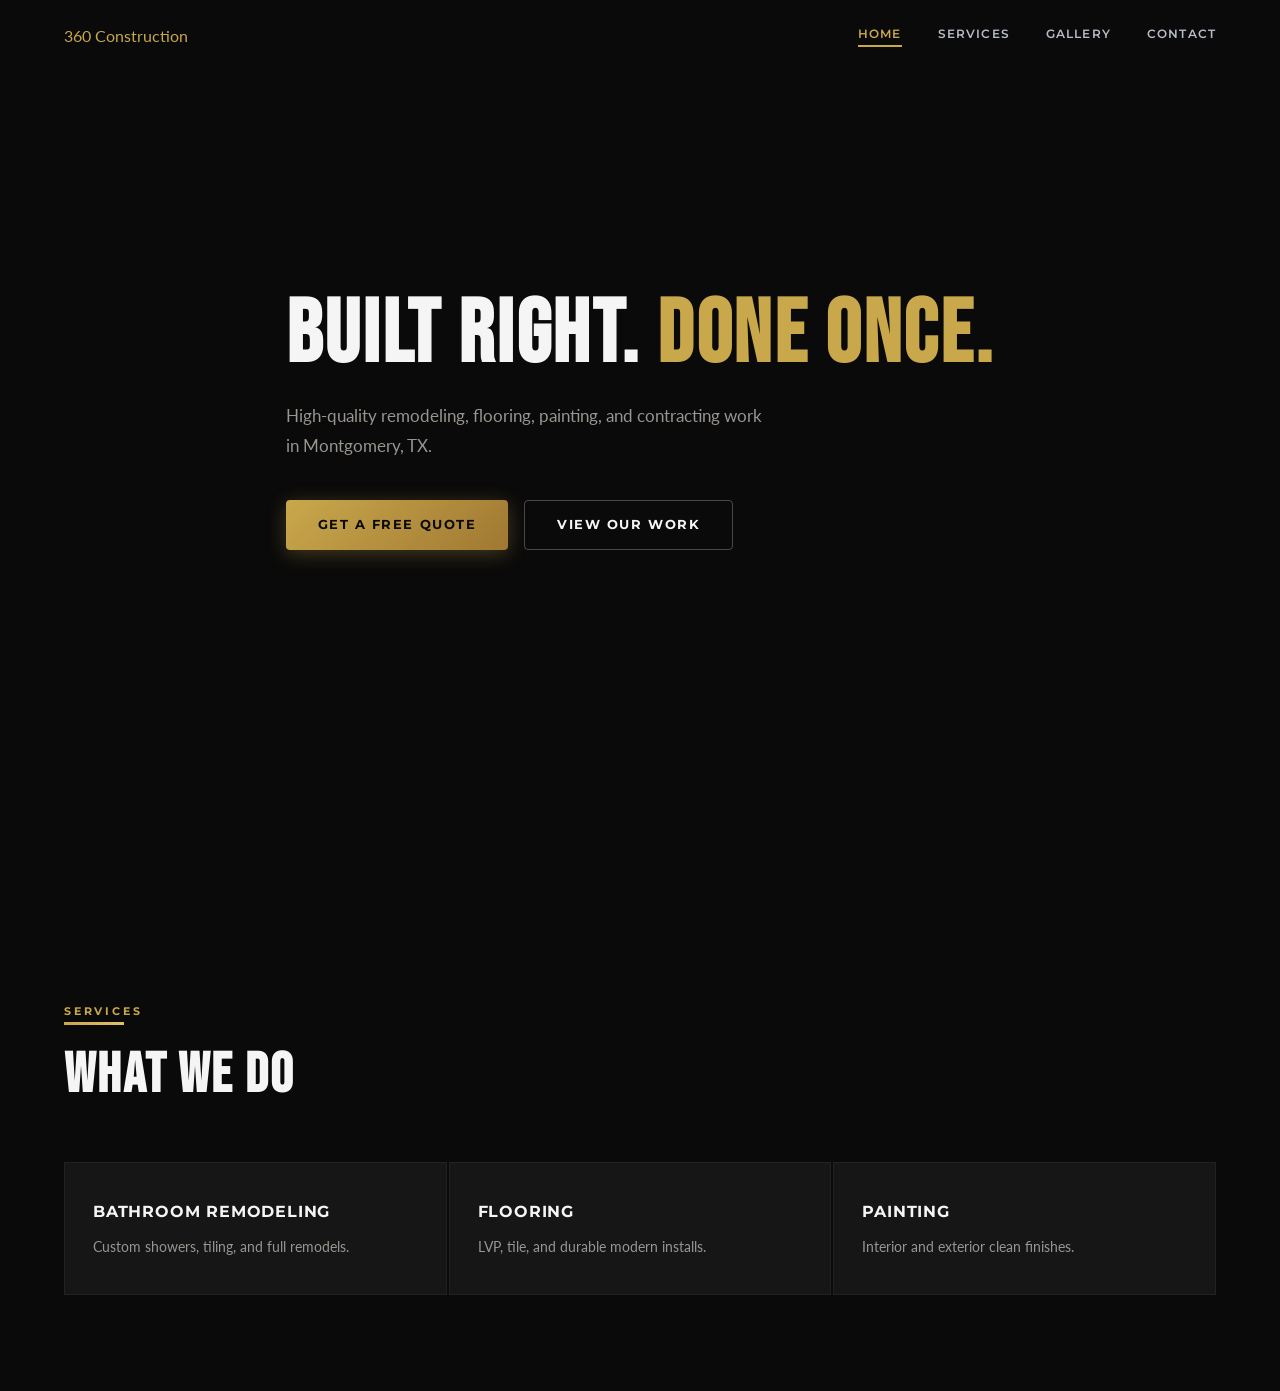
==== index.html @ 2703b0d5 "initial commit" ====
<!DOCTYPE html>
<html lang="en">

<head>
  <meta charset="UTF-8">
  <meta name="viewport" content="width=device-width, initial-scale=1.0">
  <title>360 Construction LLC</title>


  <link rel="stylesheet" href="assets/css/styles.css">
</head>

<body>


  <nav id="navbar">
    <div class="nav-inner">
      <a href="index.html" class="nav-logo">360 Construction</a>


      <div class="nav-links">
        <a href="index.html" class="active">Home</a>
        <a href="pages/services.html">Services</a>
        <a href="pages/gallery.html">Gallery</a>
        <a href="pages/contact.html">Contact</a>
      </div>
    </div>
  </nav>


  <section class="hero">
    <div class="container">
      <h1 class="hero-headline">
        Built Right. <span class="gold">Done Once.</span>
      </h1>


      <p class="hero-desc">
        High-quality remodeling, flooring, painting, and contracting work in Montgomery, TX.
      </p>


      <div class="hero-actions">
        <a href="pages/contact.html" class="btn btn-primary">Get a Free Quote</a>
        <a href="pages/gallery.html" class="btn btn-outline">View Our Work</a>
      </div>
    </div>
  </section>


  <section class="section-pad">
    <div class="container">
      <div class="section-header">
        <span class="section-label">Services</span>
        <span class="accent-line"></span>
        <h2 class="section-title">What We Do</h2>
      </div>


      <div class="services-grid">
        <div class="service-card">
          <h3>Bathroom Remodeling</h3>
          <p>Custom showers, tiling, and full remodels.</p>
        </div>


        <div class="service-card">
          <h3>Flooring</h3>
          <p>LVP, tile, and durable modern installs.</p>
        </div>


        <div class="service-card">
          <h3>Painting</h3>
          <p>Interior and exterior clean finishes.</p>
        </div>
      </div>
    </div>
  </section>


  <script src="assets/js/script.js"></script>
</body>

</html>
---- assets/css/styles.css ----
/* ============================================================
   360 CONSTRUCTION LLC — STYLESHEET
   Theme: Black | Gold | Silver | Premium Contractor
   ============================================================ */

@import url('https://fonts.googleapis.com/css2?family=Bebas+Neue&family=Montserrat:wght@300;400;500;600;700;800&family=Lato:wght@300;400;700&display=swap');

/* ── CSS Variables ─────────────────────────────────────────── */
:root {
  --black:       #0a0a0a;
  --black-soft:  #111111;
  --black-card:  #161616;
  --black-border:#222222;
  --gold:        #C9A84C;
  --gold-light:  #E2C06B;
  --gold-dark:   #A07832;
  --silver:      #B8BCC8;
  --silver-light:#D8DCE8;
  --silver-dark: #8A8E9A;
  --white:       #F5F5F5;
  --text-primary:#F0EDE8;
  --text-muted:  #9A9590;

  --font-display: 'Bebas Neue', sans-serif;
  --font-heading: 'Montserrat', sans-serif;
  --font-body:    'Lato', sans-serif;

  --radius:      4px;
  --radius-lg:   8px;
  --shadow-gold: 0 0 30px rgba(201,168,76,0.15);
  --transition:  0.3s ease;
  --max-width:   1200px;
}

/* ── Reset & Base ───────────────────────────────────────────── */
*, *::before, *::after { box-sizing: border-box; margin: 0; padding: 0; }

html { scroll-behavior: smooth; font-size: 16px; }

body {
  background: var(--black);
  color: var(--text-primary);
  font-family: var(--font-body);
  line-height: 1.6;
  overflow-x: hidden;
}

img { max-width: 100%; height: auto; display: block; }
a { color: var(--gold); text-decoration: none; transition: color var(--transition); }
a:hover { color: var(--gold-light); }
ul { list-style: none; }

.container {
  max-width: var(--max-width);
  margin: 0 auto;
  padding: 0 24px;
}

/* ── Gold Accent Line ───────────────────────────────────────── */
.accent-line {
  display: block;
  width: 60px;
  height: 3px;
  background: linear-gradient(90deg, var(--gold), var(--gold-light));
  margin-bottom: 20px;
}
.accent-line.center { margin-left: auto; margin-right: auto; }

/* ── Section Titles ─────────────────────────────────────────── */
.section-label {
  font-family: var(--font-heading);
  font-size: 0.7rem;
  font-weight: 700;
  letter-spacing: 0.25em;
  text-transform: uppercase;
  color: var(--gold);
  margin-bottom: 12px;
}

.section-title {
  font-family: var(--font-display);
  font-size: clamp(2rem, 5vw, 3.5rem);
  letter-spacing: 0.04em;
  line-height: 1.1;
  color: var(--white);
  margin-bottom: 16px;
}

.section-subtitle {
  font-family: var(--font-body);
  font-size: 1.05rem;
  color: var(--text-muted);
  max-width: 560px;
  line-height: 1.7;
}

.section-header {
  margin-bottom: 56px;
}
.section-header.centered { text-align: center; }
.section-header.centered .accent-line { margin-left: auto; margin-right: auto; }
.section-header.centered .section-subtitle { margin: 0 auto; }

/* ── Buttons ────────────────────────────────────────────────── */
.btn {
  display: inline-flex;
  align-items: center;
  gap: 8px;
  font-family: var(--font-heading);
  font-size: 0.8rem;
  font-weight: 700;
  letter-spacing: 0.12em;
  text-transform: uppercase;
  padding: 14px 32px;
  border: none;
  border-radius: var(--radius);
  cursor: pointer;
  transition: all var(--transition);
  white-space: nowrap;
}

.btn-primary {
  background: linear-gradient(135deg, var(--gold), var(--gold-dark));
  color: var(--black);
  box-shadow: 0 4px 20px rgba(201,168,76,0.3);
}
.btn-primary:hover {
  background: linear-gradient(135deg, var(--gold-light), var(--gold));
  color: var(--black);
  transform: translateY(-2px);
  box-shadow: 0 8px 30px rgba(201,168,76,0.45);
}

.btn-outline {
  background: transparent;
  color: var(--white);
  border: 1px solid rgba(255,255,255,0.25);
}
.btn-outline:hover {
  border-color: var(--gold);
  color: var(--gold);
  background: rgba(201,168,76,0.05);
}

.btn-ghost {
  background: transparent;
  color: var(--gold);
  border: 1px solid var(--gold);
  padding: 12px 28px;
}
.btn-ghost:hover {
  background: var(--gold);
  color: var(--black);
}

/* ── Navigation ─────────────────────────────────────────────── */
#navbar {
  position: fixed;
  top: 0; left: 0; right: 0;
  z-index: 1000;
  padding: 0;
  transition: background var(--transition), box-shadow var(--transition);
}

#navbar.scrolled {
  background: rgba(10,10,10,0.97);
  box-shadow: 0 2px 30px rgba(0,0,0,0.6);
  backdrop-filter: blur(10px);
}

.nav-inner {
  max-width: var(--max-width);
  margin: 0 auto;
  padding: 0 24px;
  height: 72px;
  display: flex;
  align-items: center;
  justify-content: space-between;
}

.nav-logo {
  display: flex;
  align-items: center;
  gap: 12px;
  text-decoration: none;
}

.logo-mark {
  width: 42px;
  height: 42px;
  border-radius: 50%;
  background: linear-gradient(135deg, var(--gold), var(--gold-dark));
  display: flex;
  align-items: center;
  justify-content: center;
  font-family: var(--font-display);
  font-size: 1.1rem;
  color: var(--black);
  letter-spacing: 0;
  flex-shrink: 0;
  border: 2px solid rgba(201,168,76,0.4);
}

.logo-text {
  display: flex;
  flex-direction: column;
  line-height: 1;
}

.logo-name {
  font-family: var(--font-display);
  font-size: 1.25rem;
  letter-spacing: 0.06em;
  color: var(--white);
}

.logo-sub {
  font-family: var(--font-heading);
  font-size: 0.55rem;
  font-weight: 600;
  letter-spacing: 0.18em;
  text-transform: uppercase;
  color: var(--gold);
  margin-top: 3px;
}

.nav-links {
  display: flex;
  align-items: center;
  gap: 36px;
}

.nav-links a {
  font-family: var(--font-heading);
  font-size: 0.72rem;
  font-weight: 600;
  letter-spacing: 0.1em;
  text-transform: uppercase;
  color: var(--silver);
  transition: color var(--transition);
  position: relative;
  padding-bottom: 4px;
}

.nav-links a::after {
  content: '';
  position: absolute;
  bottom: 0; left: 0;
  width: 0; height: 2px;
  background: var(--gold);
  transition: width var(--transition);
}

.nav-links a:hover,
.nav-links a.active {
  color: var(--gold);
}
.nav-links a:hover::after,
.nav-links a.active::after {
  width: 100%;
}

.nav-cta {
  display: flex;
  align-items: center;
  gap: 16px;
}

.nav-phone {
  font-family: var(--font-heading);
  font-size: 0.78rem;
  font-weight: 700;
  letter-spacing: 0.06em;
  color: var(--gold);
  display: flex;
  align-items: center;
  gap: 6px;
}

.hamburger {
  display: none;
  flex-direction: column;
  gap: 5px;
  cursor: pointer;
  padding: 8px;
  background: none;
  border: none;
}

.hamburger span {
  display: block;
  width: 24px;
  height: 2px;
  background: var(--white);
  transition: all var(--transition);
}

.mobile-menu {
  display: none;
  position: fixed;
  top: 72px; left: 0; right: 0;
  background: rgba(10,10,10,0.98);
  backdrop-filter: blur(20px);
  padding: 32px 24px;
  border-top: 1px solid var(--black-border);
  border-bottom: 1px solid var(--gold-dark);
  z-index: 999;
  flex-direction: column;
  gap: 24px;
}

.mobile-menu.open { display: flex; }

.mobile-menu a {
  font-family: var(--font-heading);
  font-size: 1rem;
  font-weight: 600;
  letter-spacing: 0.1em;
  text-transform: uppercase;
  color: var(--white);
  padding: 12px 0;
  border-bottom: 1px solid var(--black-border);
}

.mobile-menu a:hover { color: var(--gold); }

.mobile-menu .btn { width: 100%; justify-content: center; }

/* ── Hero ───────────────────────────────────────────────────── */
.hero {
  position: relative;
  min-height: 100vh;
  display: flex;
  align-items: center;
  overflow: hidden;
  background: var(--black);
}

.hero-bg {
  position: absolute;
  inset: 0;
  background:
    radial-gradient(ellipse 80% 60% at 70% 50%, rgba(201,168,76,0.06) 0%, transparent 60%),
    radial-gradient(ellipse 50% 80% at 0% 100%, rgba(184,188,200,0.04) 0%, transparent 50%),
    linear-gradient(160deg, #0a0a0a 0%, #111111 40%, #0e0c09 100%);
}

.hero-grid {
  position: absolute;
  inset: 0;
  background-image:
    linear-gradient(rgba(201,168,76,0.04) 1px, transparent 1px),
    linear-gradient(90deg, rgba(201,168,76,0.04) 1px, transparent 1px);
  background-size: 60px 60px;
  mask-image: radial-gradient(ellipse 80% 80% at 50% 50%, black 40%, transparent 100%);
}

.hero-content {
  position: relative;
  z-index: 2;
  max-width: var(--max-width);
  margin: 0 auto;
  padding: 120px 24px 80px;
  display: grid;
  grid-template-columns: 1fr 1fr;
  gap: 64px;
  align-items: center;
}

.hero-left { max-width: 600px; }

.hero-badge {
  display: inline-flex;
  align-items: center;
  gap: 8px;
  background: rgba(201,168,76,0.1);
  border: 1px solid rgba(201,168,76,0.3);
  border-radius: 100px;
  padding: 6px 16px;
  margin-bottom: 28px;
}

.hero-badge span {
  font-family: var(--font-heading);
  font-size: 0.68rem;
  font-weight: 700;
  letter-spacing: 0.15em;
  text-transform: uppercase;
  color: var(--gold);
}

.hero-badge .dot {
  width: 6px; height: 6px;
  border-radius: 50%;
  background: var(--gold);
  animation: pulse 2s infinite;
}

@keyframes pulse {
  0%, 100% { opacity: 1; transform: scale(1); }
  50%       { opacity: 0.5; transform: scale(0.8); }
}

.hero-headline {
  font-family: var(--font-display);
  font-size: clamp(3rem, 7vw, 5.5rem);
  line-height: 0.95;
  letter-spacing: 0.03em;
  color: var(--white);
  margin-bottom: 24px;
}

.hero-headline .gold { color: var(--gold); }
.hero-headline .outline {
  -webkit-text-stroke: 1px var(--silver-dark);
  color: transparent;
}

.hero-desc {
  font-size: 1.05rem;
  color: var(--text-muted);
  line-height: 1.75;
  margin-bottom: 40px;
  max-width: 480px;
}

.hero-actions {
  display: flex;
  gap: 16px;
  flex-wrap: wrap;
  margin-bottom: 56px;
}

.hero-stats {
  display: grid;
  grid-template-columns: repeat(3, 1fr);
  gap: 0;
  border: 1px solid var(--black-border);
  border-radius: var(--radius-lg);
  overflow: hidden;
}

.stat-item {
  padding: 20px 16px;
  text-align: center;
  border-right: 1px solid var(--black-border);
}
.stat-item:last-child { border-right: none; }

.stat-number {
  font-family: var(--font-display);
  font-size: 2rem;
  letter-spacing: 0.04em;
  color: var(--gold);
  line-height: 1;
}

.stat-label {
  font-family: var(--font-heading);
  font-size: 0.62rem;
  font-weight: 600;
  letter-spacing: 0.1em;
  text-transform: uppercase;
  color: var(--silver-dark);
  margin-top: 6px;
}

/* Hero right side — trust card */
.hero-right {
  display: flex;
  flex-direction: column;
  gap: 16px;
  animation: fadeInRight 0.9s ease 0.3s both;
}

@keyframes fadeInRight {
  from { opacity: 0; transform: translateX(30px); }
  to   { opacity: 1; transform: translateX(0); }
}

.trust-card {
  background: var(--black-card);
  border: 1px solid var(--black-border);
  border-radius: var(--radius-lg);
  padding: 32px;
  position: relative;
  overflow: hidden;
}

.trust-card::before {
  content: '';
  position: absolute;
  top: 0; left: 0; right: 0;
  height: 3px;
  background: linear-gradient(90deg, var(--gold-dark), var(--gold), var(--gold-light));
}

.trust-card-title {
  font-family: var(--font-display);
  font-size: 1.4rem;
  letter-spacing: 0.06em;
  color: var(--white);
  margin-bottom: 8px;
}

.trust-card-sub {
  font-size: 0.85rem;
  color: var(--text-muted);
  margin-bottom: 24px;
}

.trust-features {
  display: flex;
  flex-direction: column;
  gap: 14px;
}

.trust-feature {
  display: flex;
  align-items: center;
  gap: 12px;
  font-size: 0.9rem;
  color: var(--silver-light);
}

.trust-icon {
  width: 32px; height: 32px;
  border-radius: 50%;
  background: rgba(201,168,76,0.12);
  border: 1px solid rgba(201,168,76,0.25);
  display: flex;
  align-items: center;
  justify-content: center;
  font-size: 0.85rem;
  flex-shrink: 0;
}

.cta-card {
  background: linear-gradient(135deg, rgba(201,168,76,0.12), rgba(160,120,50,0.06));
  border: 1px solid rgba(201,168,76,0.3);
  border-radius: var(--radius-lg);
  padding: 28px 32px;
  display: flex;
  align-items: center;
  justify-content: space-between;
  gap: 16px;
}

.cta-card-text strong {
  font-family: var(--font-heading);
  font-size: 1rem;
  font-weight: 700;
  color: var(--white);
  display: block;
}

.cta-card-text span {
  font-size: 0.8rem;
  color: var(--text-muted);
}

.phone-link {
  font-family: var(--font-display);
  font-size: 1.6rem;
  letter-spacing: 0.04em;
  color: var(--gold);
  white-space: nowrap;
}

.phone-link:hover { color: var(--gold-light); }

/* ── Section Padding ─────────────────────────────────────────── */
.section-pad { padding: 96px 0; }
.section-pad-sm { padding: 64px 0; }

/* ── Services Section (Homepage) ─────────────────────────────── */
.services-preview {
  background: var(--black-soft);
}

.services-grid {
  display: grid;
  grid-template-columns: repeat(3, 1fr);
  gap: 2px;
}

.service-card {
  background: var(--black-card);
  padding: 36px 28px;
  border: 1px solid var(--black-border);
  transition: all var(--transition);
  position: relative;
  overflow: hidden;
}

.service-card::after {
  content: '';
  position: absolute;
  bottom: 0; left: 0;
  width: 0; height: 2px;
  background: linear-gradient(90deg, var(--gold), var(--gold-light));
  transition: width var(--transition);
}

.service-card:hover {
  background: #1a1a1a;
  transform: translateY(-4px);
  box-shadow: 0 12px 40px rgba(0,0,0,0.4), var(--shadow-gold);
  z-index: 1;
}

.service-card:hover::after { width: 100%; }

.service-icon {
  font-size: 2rem;
  margin-bottom: 16px;
}

.service-card h3 {
  font-family: var(--font-heading);
  font-size: 1rem;
  font-weight: 700;
  letter-spacing: 0.05em;
  text-transform: uppercase;
  color: var(--white);
  margin-bottom: 10px;
}

.service-card p {
  font-size: 0.88rem;
  color: var(--text-muted);
  line-height: 1.65;
}

.service-card .card-link {
  display: inline-flex;
  align-items: center;
  gap: 6px;
  font-family: var(--font-heading);
  font-size: 0.7rem;
  font-weight: 700;
  letter-spacing: 0.1em;
  text-transform: uppercase;
  color: var(--gold);
  margin-top: 20px;
  opacity: 0;
  transform: translateX(-8px);
  transition: all var(--transition);
}

.service-card:hover .card-link {
  opacity: 1;
  transform: translateX(0);
}

/* ── Before/After Gallery ────────────────────────────────────── */
.gallery-section { background: var(--black); }

.projects-grid {
  display: grid;
  grid-template-columns: repeat(3, 1fr);
  gap: 24px;
}

.project-card {
  background: var(--black-card);
  border: 1px solid var(--black-border);
  border-radius: var(--radius-lg);
  overflow: hidden;
  transition: transform var(--transition), box-shadow var(--transition);
}

.project-card:hover {
  transform: translateY(-6px);
  box-shadow: 0 20px 60px rgba(0,0,0,0.5), var(--shadow-gold);
}

.before-after {
  position: relative;
  aspect-ratio: 16/10;
  overflow: hidden;
  cursor: crosshair;
}

.before-after img {
  position: absolute;
  inset: 0;
  width: 100%; height: 100%;
  object-fit: cover;
  transition: opacity 0.4s ease;
}

.before-after img.after-img { opacity: 0; }
.before-after:hover img.after-img { opacity: 1; }
.before-after:hover img.before-img { opacity: 0; }

.photo-placeholder {
  position: absolute;
  inset: 0;
  display: flex;
  flex-direction: column;
  align-items: center;
  justify-content: center;
  gap: 12px;
}

.photo-placeholder.before-bg {
  background: linear-gradient(135deg, #1a1510, #2a2018);
}

.photo-placeholder.after-bg {
  background: linear-gradient(135deg, #0d1a10, #152812);
}

.photo-placeholder .ph-icon { font-size: 2.5rem; opacity: 0.4; }

.photo-placeholder .ph-label {
  font-family: var(--font-heading);
  font-size: 0.7rem;
  font-weight: 700;
  letter-spacing: 0.15em;
  text-transform: uppercase;
  color: var(--text-muted);
}

.ba-labels {
  position: absolute;
  top: 12px; left: 12px;
  display: flex;
  gap: 8px;
  z-index: 2;
}

.ba-label {
  font-family: var(--font-heading);
  font-size: 0.6rem;
  font-weight: 800;
  letter-spacing: 0.12em;
  text-transform: uppercase;
  padding: 4px 10px;
  border-radius: 3px;
}

.ba-label.before {
  background: rgba(255,80,50,0.85);
  color: white;
}

.ba-label.after {
  background: rgba(60,180,90,0.85);
  color: white;
  opacity: 0;
  transition: opacity 0.4s ease;
}

.before-after:hover .ba-label.before { opacity: 0; }
.before-after:hover .ba-label.after { opacity: 1; }

.hover-hint {
  position: absolute;
  bottom: 12px;
  left: 50%;
  transform: translateX(-50%);
  font-family: var(--font-heading);
  font-size: 0.6rem;
  font-weight: 600;
  letter-spacing: 0.1em;
  text-transform: uppercase;
  color: rgba(255,255,255,0.6);
  background: rgba(0,0,0,0.5);
  padding: 4px 12px;
  border-radius: 100px;
  white-space: nowrap;
}

.project-info {
  padding: 24px;
}

.project-cat {
  font-family: var(--font-heading);
  font-size: 0.62rem;
  font-weight: 700;
  letter-spacing: 0.15em;
  text-transform: uppercase;
  color: var(--gold);
  margin-bottom: 6px;
}

.project-info h3 {
  font-family: var(--font-heading);
  font-size: 1rem;
  font-weight: 700;
  color: var(--white);
  margin-bottom: 8px;
}

.project-info p {
  font-size: 0.83rem;
  color: var(--text-muted);
  line-height: 1.6;
}

/* ── Testimonials ────────────────────────────────────────────── */
.testimonials-section { background: var(--black-soft); }

.testimonials-grid {
  display: grid;
  grid-template-columns: repeat(2, 1fr);
  gap: 24px;
}

.testimonial-card {
  background: var(--black-card);
  border: 1px solid var(--black-border);
  border-radius: var(--radius-lg);
  padding: 36px;
  position: relative;
  transition: border-color var(--transition);
}

.testimonial-card:hover { border-color: rgba(201,168,76,0.3); }

.quote-mark {
  font-family: var(--font-display);
  font-size: 5rem;
  line-height: 1;
  color: var(--gold);
  opacity: 0.15;
  position: absolute;
  top: 12px; left: 24px;
  pointer-events: none;
}

.stars {
  display: flex;
  gap: 3px;
  margin-bottom: 16px;
}

.star { color: var(--gold); font-size: 0.9rem; }

.testimonial-text {
  font-size: 0.95rem;
  color: var(--silver-light);
  line-height: 1.75;
  margin-bottom: 24px;
  position: relative;
  z-index: 1;
}

.testimonial-author {
  display: flex;
  align-items: center;
  gap: 14px;
}

.author-avatar {
  width: 44px; height: 44px;
  border-radius: 50%;
  background: linear-gradient(135deg, var(--gold-dark), var(--gold));
  display: flex;
  align-items: center;
  justify-content: center;
  font-family: var(--font-display);
  font-size: 1rem;
  color: var(--black);
  flex-shrink: 0;
}

.author-name {
  font-family: var(--font-heading);
  font-size: 0.88rem;
  font-weight: 700;
  color: var(--white);
}

.author-detail {
  font-size: 0.75rem;
  color: var(--text-muted);
  margin-top: 2px;
}

/* ── Mid-Page CTA Banner ─────────────────────────────────────── */
.cta-banner {
  background: linear-gradient(135deg, var(--black-card) 0%, #161208 100%);
  border-top: 1px solid var(--black-border);
  border-bottom: 1px solid var(--black-border);
  position: relative;
  overflow: hidden;
}

.cta-banner::before {
  content: '';
  position: absolute;
  inset: 0;
  background: radial-gradient(ellipse 60% 100% at 80% 50%, rgba(201,168,76,0.08) 0%, transparent 70%);
}

.cta-banner-inner {
  position: relative;
  display: flex;
  align-items: center;
  justify-content: space-between;
  gap: 32px;
  flex-wrap: wrap;
}

.cta-banner-text h2 {
  font-family: var(--font-display);
  font-size: clamp(1.8rem, 4vw, 2.8rem);
  letter-spacing: 0.04em;
  color: var(--white);
  margin-bottom: 8px;
}

.cta-banner-text p {
  font-size: 0.95rem;
  color: var(--text-muted);
}

.cta-banner-actions {
  display: flex;
  align-items: center;
  gap: 16px;
  flex-wrap: wrap;
}

/* ── Footer ─────────────────────────────────────────────────── */
footer {
  background: #080808;
  border-top: 1px solid var(--black-border);
  padding: 64px 0 0;
}

.footer-grid {
  display: grid;
  grid-template-columns: 2fr 1fr 1fr 1.5fr;
  gap: 48px;
  margin-bottom: 48px;
}

.footer-brand p {
  font-size: 0.88rem;
  color: var(--text-muted);
  line-height: 1.7;
  margin: 16px 0 24px;
  max-width: 300px;
}

.footer-social {
  display: flex;
  gap: 12px;
}

.social-link {
  width: 36px; height: 36px;
  border-radius: var(--radius);
  background: var(--black-card);
  border: 1px solid var(--black-border);
  display: flex;
  align-items: center;
  justify-content: center;
  font-size: 0.9rem;
  color: var(--silver);
  transition: all var(--transition);
}

.social-link:hover {
  background: var(--gold);
  border-color: var(--gold);
  color: var(--black);
}

.footer-col h4 {
  font-family: var(--font-heading);
  font-size: 0.7rem;
  font-weight: 700;
  letter-spacing: 0.15em;
  text-transform: uppercase;
  color: var(--gold);
  margin-bottom: 20px;
}

.footer-col ul {
  display: flex;
  flex-direction: column;
  gap: 10px;
}

.footer-col ul li a {
  font-size: 0.88rem;
  color: var(--text-muted);
  transition: color var(--transition);
}

.footer-col ul li a:hover { color: var(--gold); }

.footer-contact-item {
  display: flex;
  align-items: flex-start;
  gap: 12px;
  margin-bottom: 16px;
}

.fc-icon {
  width: 28px; height: 28px;
  border-radius: 50%;
  background: rgba(201,168,76,0.1);
  border: 1px solid rgba(201,168,76,0.2);
  display: flex;
  align-items: center;
  justify-content: center;
  font-size: 0.75rem;
  flex-shrink: 0;
  margin-top: 2px;
}

.footer-contact-item a,
.footer-contact-item span {
  font-size: 0.88rem;
  color: var(--text-muted);
  line-height: 1.5;
}

.footer-contact-item a:hover { color: var(--gold); }

.footer-bottom {
  border-top: 1px solid var(--black-border);
  padding: 24px 0;
  display: flex;
  align-items: center;
  justify-content: space-between;
  gap: 16px;
  flex-wrap: wrap;
}

.footer-bottom p {
  font-size: 0.78rem;
  color: var(--text-muted);
}

.footer-badge {
  display: flex;
  align-items: center;
  gap: 8px;
  font-family: var(--font-heading);
  font-size: 0.68rem;
  font-weight: 600;
  letter-spacing: 0.08em;
  text-transform: uppercase;
  color: var(--gold);
  background: rgba(201,168,76,0.08);
  border: 1px solid rgba(201,168,76,0.2);
  padding: 6px 14px;
  border-radius: 100px;
}

/* ── Services Page ───────────────────────────────────────────── */
.page-hero {
  padding: 140px 0 80px;
  background: linear-gradient(160deg, var(--black) 0%, #0f0d09 100%);
  border-bottom: 1px solid var(--black-border);
  position: relative;
  overflow: hidden;
}

.page-hero::before {
  content: '';
  position: absolute;
  inset: 0;
  background:
    radial-gradient(ellipse 60% 80% at 80% 50%, rgba(201,168,76,0.05) 0%, transparent 60%),
    linear-gradient(rgba(201,168,76,0.03) 1px, transparent 1px),
    linear-gradient(90deg, rgba(201,168,76,0.03) 1px, transparent 1px);
  background-size: auto, 80px 80px, 80px 80px;
}

.page-hero .container { position: relative; }

.breadcrumb {
  display: flex;
  align-items: center;
  gap: 8px;
  margin-bottom: 24px;
  font-family: var(--font-heading);
  font-size: 0.72rem;
  font-weight: 600;
  letter-spacing: 0.1em;
  text-transform: uppercase;
  color: var(--text-muted);
}

.breadcrumb a { color: var(--gold); }
.breadcrumb span { color: var(--black-border); }

.services-full {
  background: var(--black);
}

.services-list {
  display: flex;
  flex-direction: column;
  gap: 2px;
}

.service-row {
  display: grid;
  grid-template-columns: 1fr 1fr;
  background: var(--black-card);
  border: 1px solid var(--black-border);
  border-radius: var(--radius-lg);
  overflow: hidden;
  margin-bottom: 24px;
  transition: box-shadow var(--transition);
}

.service-row:hover {
  box-shadow: 0 8px 40px rgba(0,0,0,0.3), var(--shadow-gold);
}

.service-row.reverse { direction: rtl; }
.service-row.reverse > * { direction: ltr; }

.service-img-wrap {
  aspect-ratio: 4/3;
  overflow: hidden;
  position: relative;
}

.service-img-placeholder {
  position: absolute;
  inset: 0;
  display: flex;
  flex-direction: column;
  align-items: center;
  justify-content: center;
  gap: 12px;
  background: linear-gradient(135deg, #0f0f0f, #1a1a12);
}

.service-img-placeholder .sip-icon { font-size: 3rem; opacity: 0.3; }

.service-img-placeholder .sip-text {
  font-family: var(--font-heading);
  font-size: 0.7rem;
  font-weight: 600;
  letter-spacing: 0.1em;
  text-transform: uppercase;
  color: var(--text-muted);
}

.service-body {
  padding: 48px 40px;
  display: flex;
  flex-direction: column;
  justify-content: center;
}

.service-body .service-icon { font-size: 2.5rem; margin-bottom: 16px; }

.service-body h2 {
  font-family: var(--font-display);
  font-size: 2rem;
  letter-spacing: 0.04em;
  color: var(--white);
  margin-bottom: 12px;
}

.service-body p {
  font-size: 0.95rem;
  color: var(--text-muted);
  line-height: 1.75;
  margin-bottom: 28px;
}

/* ── Gallery Page ────────────────────────────────────────────── */
.gallery-full { background: var(--black); }

.gallery-filter {
  display: flex;
  align-items: center;
  gap: 12px;
  margin-bottom: 48px;
  flex-wrap: wrap;
}

.filter-btn {
  font-family: var(--font-heading);
  font-size: 0.7rem;
  font-weight: 700;
  letter-spacing: 0.1em;
  text-transform: uppercase;
  padding: 9px 20px;
  border-radius: 100px;
  background: transparent;
  border: 1px solid var(--black-border);
  color: var(--text-muted);
  cursor: pointer;
  transition: all var(--transition);
}

.filter-btn:hover,
.filter-btn.active {
  background: rgba(201,168,76,0.1);
  border-color: var(--gold);
  color: var(--gold);
}

.gallery-grid {
  display: grid;
  grid-template-columns: repeat(3, 1fr);
  gap: 20px;
}

.gallery-item {
  background: var(--black-card);
  border: 1px solid var(--black-border);
  border-radius: var(--radius-lg);
  overflow: hidden;
  transition: transform var(--transition), box-shadow var(--transition);
}

.gallery-item:hover {
  transform: translateY(-4px);
  box-shadow: 0 16px 50px rgba(0,0,0,0.5), var(--shadow-gold);
}

.gallery-item .project-info { padding: 20px; }

/* ── Contact Page ────────────────────────────────────────────── */
.contact-section { background: var(--black); }

.contact-layout {
  display: grid;
  grid-template-columns: 1fr 1.4fr;
  gap: 64px;
  align-items: start;
}

.contact-info h2 {
  font-family: var(--font-display);
  font-size: 2.4rem;
  letter-spacing: 0.04em;
  color: var(--white);
  margin-bottom: 16px;
}

.contact-info > p {
  font-size: 0.95rem;
  color: var(--text-muted);
  line-height: 1.75;
  margin-bottom: 40px;
}

.contact-details {
  display: flex;
  flex-direction: column;
  gap: 20px;
  margin-bottom: 40px;
}

.contact-detail {
  display: flex;
  gap: 16px;
  align-items: flex-start;
}

.cd-icon {
  width: 44px; height: 44px;
  border-radius: var(--radius);
  background: rgba(201,168,76,0.1);
  border: 1px solid rgba(201,168,76,0.2);
  display: flex;
  align-items: center;
  justify-content: center;
  font-size: 1.1rem;
  flex-shrink: 0;
}

.cd-label {
  font-family: var(--font-heading);
  font-size: 0.65rem;
  font-weight: 700;
  letter-spacing: 0.12em;
  text-transform: uppercase;
  color: var(--gold);
  margin-bottom: 4px;
}

.cd-value {
  font-size: 0.95rem;
  color: var(--white);
}

.cd-value a { color: var(--white); }
.cd-value a:hover { color: var(--gold); }

.contact-form-wrap {
  background: var(--black-card);
  border: 1px solid var(--black-border);
  border-radius: var(--radius-lg);
  padding: 48px;
  position: relative;
  overflow: hidden;
}

.contact-form-wrap::before {
  content: '';
  position: absolute;
  top: 0; left: 0; right: 0;
  height: 3px;
  background: linear-gradient(90deg, var(--gold-dark), var(--gold), var(--gold-light));
}

.form-title {
  font-family: var(--font-display);
  font-size: 1.8rem;
  letter-spacing: 0.04em;
  color: var(--white);
  margin-bottom: 8px;
}

.form-subtitle {
  font-size: 0.88rem;
  color: var(--text-muted);
  margin-bottom: 32px;
}

.form-row {
  display: grid;
  grid-template-columns: 1fr 1fr;
  gap: 16px;
}

.form-group {
  margin-bottom: 20px;
}

.form-group label {
  display: block;
  font-family: var(--font-heading);
  font-size: 0.7rem;
  font-weight: 700;
  letter-spacing: 0.1em;
  text-transform: uppercase;
  color: var(--silver);
  margin-bottom: 8px;
}

.form-group input,
.form-group select,
.form-group textarea {
  width: 100%;
  background: rgba(255,255,255,0.03);
  border: 1px solid var(--black-border);
  border-radius: var(--radius);
  padding: 13px 16px;
  font-family: var(--font-body);
  font-size: 0.93rem;
  color: var(--white);
  transition: border-color var(--transition), box-shadow var(--transition);
  outline: none;
  appearance: none;
}

.form-group input:focus,
.form-group select:focus,
.form-group textarea:focus {
  border-color: var(--gold);
  box-shadow: 0 0 0 3px rgba(201,168,76,0.1);
}

.form-group input::placeholder,
.form-group textarea::placeholder {
  color: var(--text-muted);
}

.form-group select option { background: var(--black-card); }
.form-group textarea { resize: vertical; min-height: 130px; }

.form-submit {
  width: 100%;
  justify-content: center;
  margin-top: 8px;
  font-size: 0.85rem;
  padding: 16px;
}

.form-note {
  text-align: center;
  font-size: 0.75rem;
  color: var(--text-muted);
  margin-top: 12px;
}

/* Success / Error states */
.form-success {
  display: none;
  text-align: center;
  padding: 48px 32px;
}

.form-success .success-icon {
  font-size: 3rem;
  margin-bottom: 16px;
}

.form-success h3 {
  font-family: var(--font-display);
  font-size: 1.8rem;
  letter-spacing: 0.04em;
  color: var(--white);
  margin-bottom: 8px;
}

.form-success p {
  color: var(--text-muted);
  font-size: 0.92rem;
}

/* ── Responsive ──────────────────────────────────────────────── */
@media (max-width: 1024px) {
  .hero-content { grid-template-columns: 1fr; }
  .hero-right { display: none; }
  .services-grid { grid-template-columns: repeat(2, 1fr); }
  .projects-grid { grid-template-columns: repeat(2, 1fr); }
  .testimonials-grid { grid-template-columns: 1fr; }
  .footer-grid { grid-template-columns: 1fr 1fr; }
  .service-row { grid-template-columns: 1fr; }
  .service-row.reverse { direction: ltr; }
  .service-img-wrap { aspect-ratio: 16/7; }
  .gallery-grid { grid-template-columns: repeat(2, 1fr); }
  .contact-layout { grid-template-columns: 1fr; gap: 48px; }
}

@media (max-width: 768px) {
  .nav-links, .nav-cta .btn { display: none; }
  .hamburger { display: flex; }
  .services-grid { grid-template-columns: 1fr; }
  .projects-grid { grid-template-columns: 1fr; }
  .hero-stats { grid-template-columns: repeat(3, 1fr); }
  .form-row { grid-template-columns: 1fr; }
  .footer-grid { grid-template-columns: 1fr; gap: 32px; }
  .cta-banner-inner { flex-direction: column; text-align: center; }
  .gallery-grid { grid-template-columns: 1fr; }
  .contact-form-wrap { padding: 32px 24px; }
  .service-body { padding: 32px 24px; }
  .footer-bottom { flex-direction: column; text-align: center; }
}

/* ── Utility ─────────────────────────────────────────────────── */
.text-gold { color: var(--gold); }
.text-muted { color: var(--text-muted); }
.mt-8 { margin-top: 8px; }
.mt-16 { margin-top: 16px; }
.mt-32 { margin-top: 32px; }

/* ── Animations ─────────────────────────────────────────────── */
.fade-up {
  opacity: 0;
  transform: translateY(24px);
  transition: opacity 0.6s ease, transform 0.6s ease;
}
.fade-up.visible {
  opacity: 1;
  transform: translateY(0);
}

/* Page load animation */
@keyframes fadeIn {
  from { opacity: 0; transform: translateY(16px); }
  to   { opacity: 1; transform: translateY(0); }
}

.hero-left > * { animation: fadeIn 0.7s ease both; }
.hero-left > *:nth-child(1) { animation-delay: 0.1s; }
.hero-left > *:nth-child(2) { animation-delay: 0.2s; }
.hero-left > *:nth-child(3) { animation-delay: 0.3s; }
.hero-left > *:nth-child(4) { animation-delay: 0.4s; }
.hero-left > *:nth-child(5) { animation-delay: 0.5s; }

/* ── Gallery Section ── */
#gallery-container {
  display: grid;
  grid-template-columns: repeat(auto-fill, minmax(300px, 1fr));
  gap: 24px;
  margin-top: 32px;
}


.project-card {
  background: var(--black-card);
  border: 1px solid var(--black-border);
  border-radius: var(--radius-lg);
  overflow: hidden;
  transition: transform var(--transition), box-shadow var(--transition);
}


.project-card:hover {
  transform: translateY(-6px);
  box-shadow: 0 20px 60px rgba(0,0,0,0.5), var(--shadow-gold);
}


.project-info {
  padding: 16px;
}


.project-cat {
  font-family: var(--font-heading);
  font-size: 0.62rem;
  font-weight: 700;
  letter-spacing: 0.15em;
  text-transform: uppercase;
  color: var(--gold);
  margin-bottom: 6px;
}


.project-info h3 {
  font-family: var(--font-heading);
  font-size: 1rem;
  font-weight: 700;
  color: var(--white);
  margin-bottom: 8px;
}


.project-info p {
  font-size: 0.83rem;
  color: var(--text-muted);
  line-height: 1.6;
}
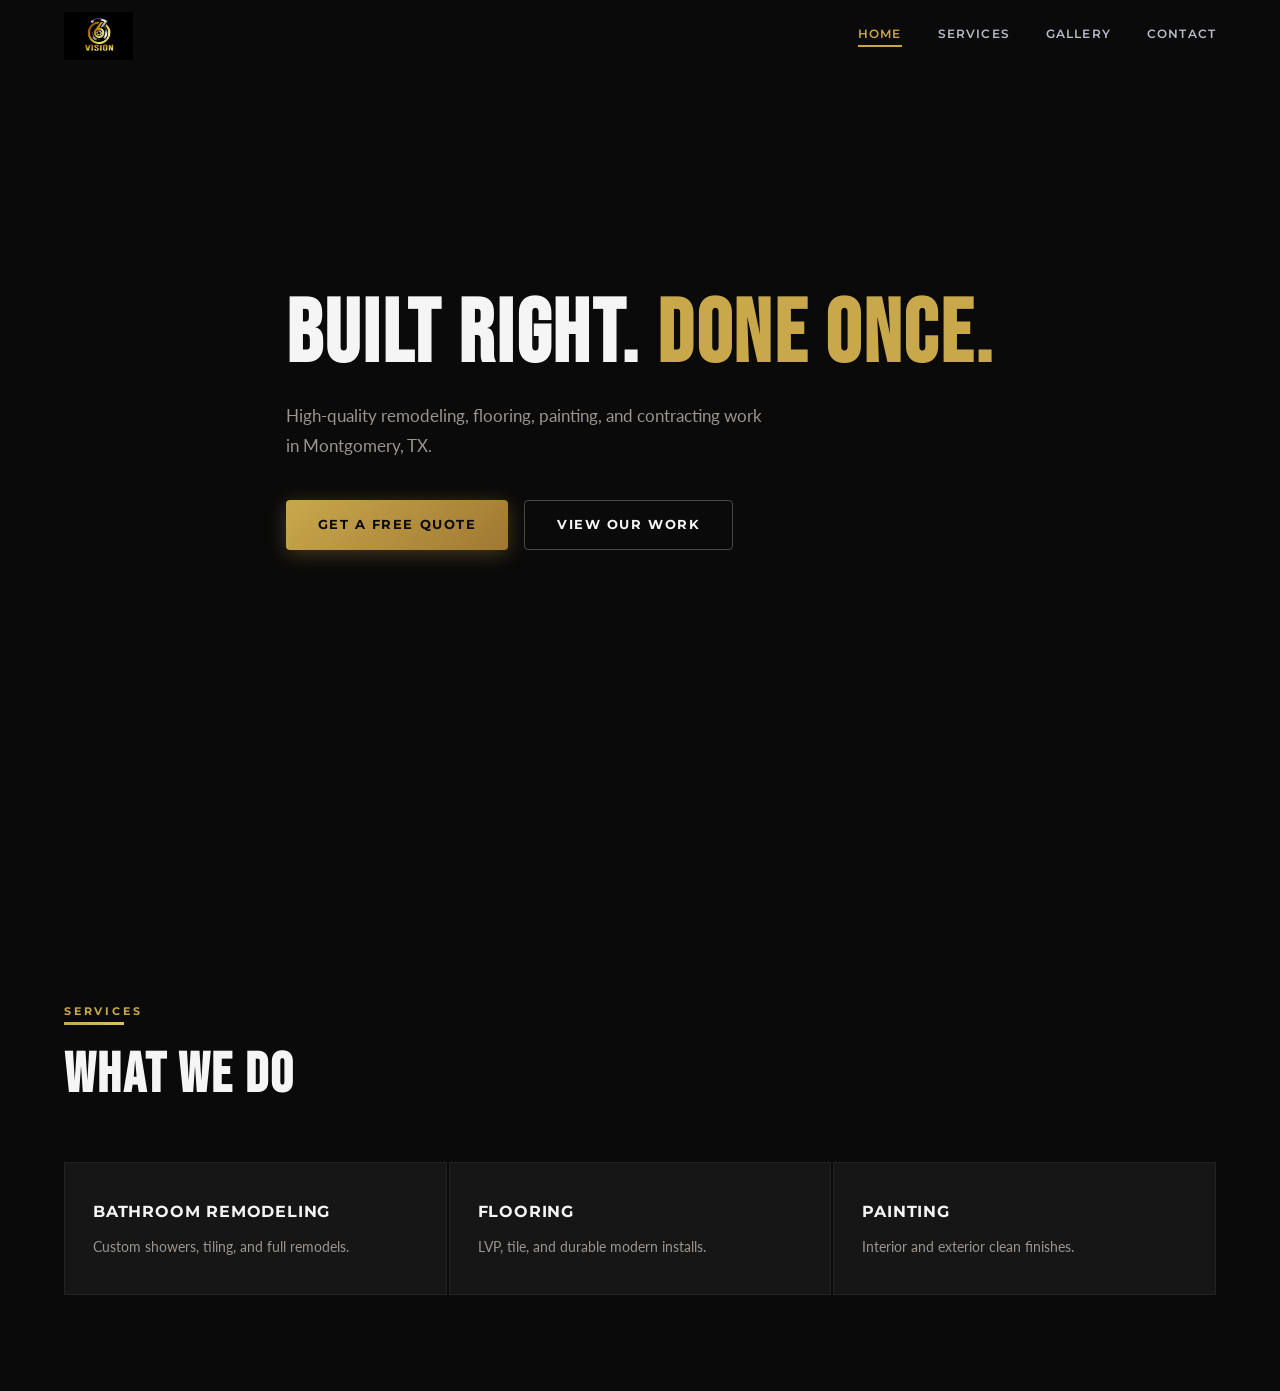
==== commit c3dd85a2: "Update website content" ====
--- a/index.html
+++ b/index.html
@@ -4,7 +4,7 @@
 <head>
   <meta charset="UTF-8">
   <meta name="viewport" content="width=device-width, initial-scale=1.0">
-  <title>360 Construction LLC</title>
+  <title>360 Vision Construction LLC</title>
 
 
   <link rel="stylesheet" href="assets/css/styles.css">
@@ -15,8 +15,10 @@
 
   <nav id="navbar">
     <div class="nav-inner">
-      <a href="index.html" class="nav-logo">360 Construction</a>
-
+      <a href="index.html" class="nav-logo">
+        <img src="assets/images/branding/IMG_4786.PNG" alt="360 Vision Construction LLC"
+          style="height:48px; width:auto;" />
+      </a>
 
       <div class="nav-links">
         <a href="index.html" class="active">Home</a>
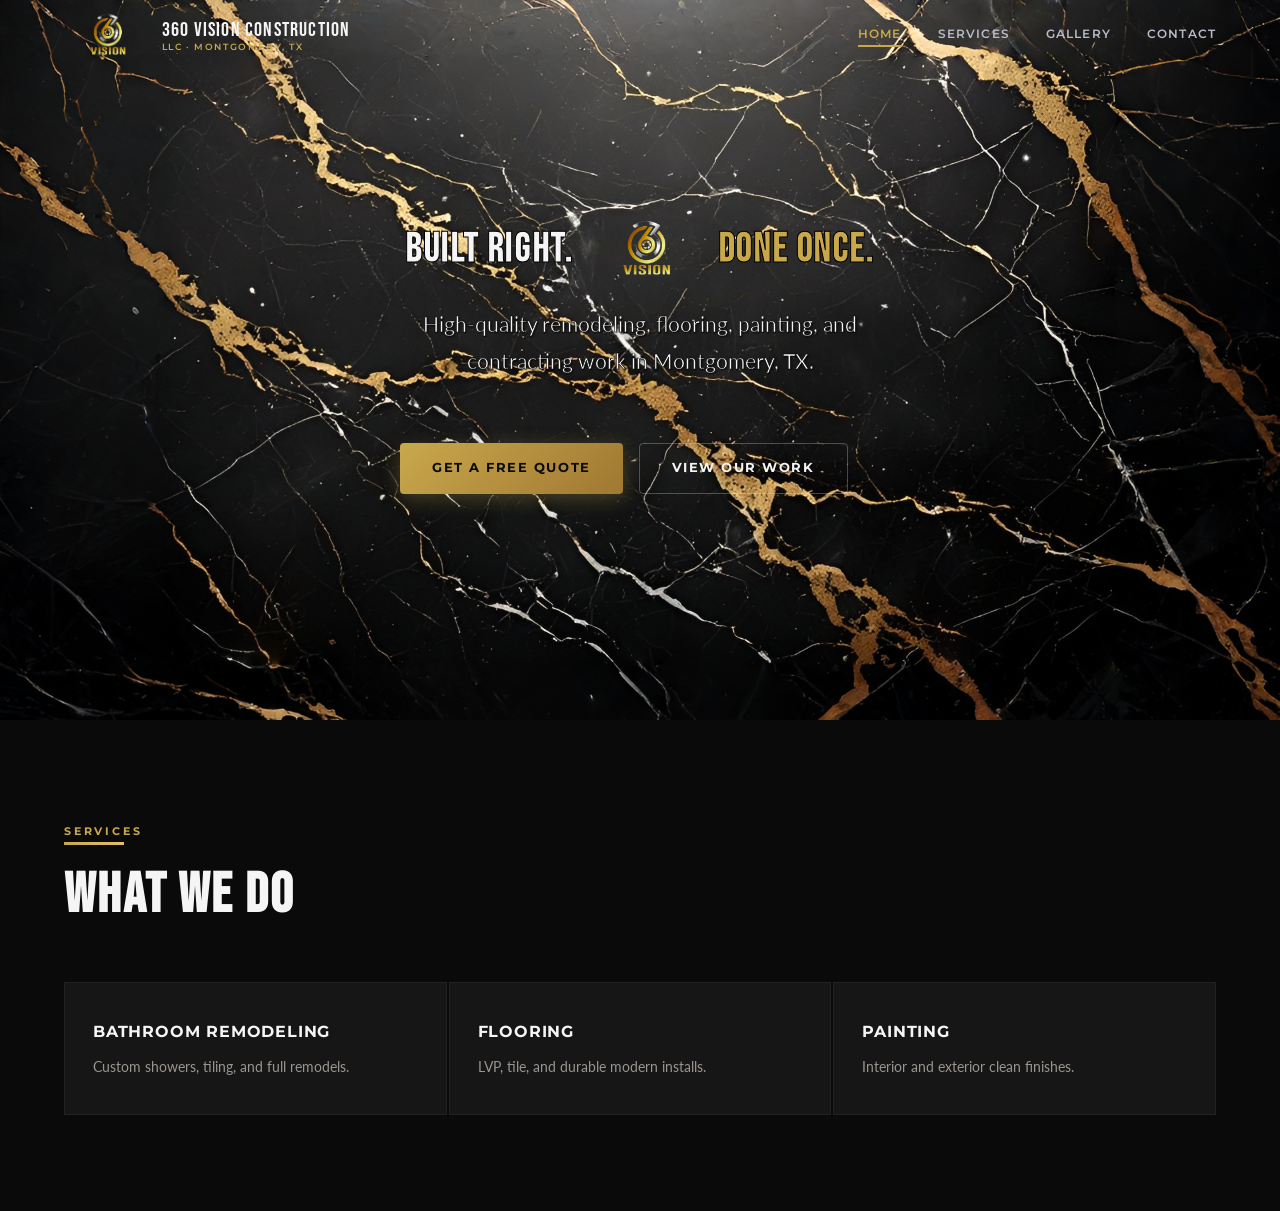
==== commit 3b2b0b7d: "website update  commit" ====
--- a/index.html
+++ b/index.html
@@ -15,15 +15,19 @@
 
   <nav id="navbar">
     <div class="nav-inner">
-      <a href="index.html" class="nav-logo">
-        <img src="assets/images/branding/IMG_4786.PNG" alt="360 Vision Construction LLC"
-          style="height:48px; width:auto;" />
+      <a href="../index.html" class="nav-logo">
+        <img src="../assets/images/branding/IMG_4786.PNG" alt="360 Vision Construction LLC"
+          style="height:60px; width:auto;" />
+        <div class="logo-text">
+          <span class="logo-name">360 Vision Construction</span>
+          <span class="logo-sub">LLC · Montgomery, TX</span>
+        </div>
       </a>
 
       <div class="nav-links">
-        <a href="index.html" class="active">Home</a>
-        <a href="pages/services.html">Services</a>
-        <a href="pages/gallery.html">Gallery</a>
+        <a href="../index.html" class="active">Home</a>
+        <a href="../pages/services.html">Services</a>
+        <a href="../pages/gallery.html">Gallery</a>
         <a href="pages/contact.html">Contact</a>
       </div>
     </div>
@@ -31,22 +35,25 @@
 
 
   <section class="hero">
-    <div class="container">
-      <h1 class="hero-headline">
-        Built Right. <span class="gold">Done Once.</span>
-      </h1>
+    <div class="hero-content">
+      <div class="hero-left">
+        <h1 class="hero-headline section-title">
+          Built Right.
+          <img src="../assets/images/branding/IMG_4786.PNG" alt="360 Vision Construction LLC" class="hero-logo" />
+          <span class="gold">Done Once.</span>
+        </h1>
+        <p class="hero-desc">
+          High-quality remodeling, flooring, painting, and contracting work in Montgomery, TX.
+        </p>
 
-
-      <p class="hero-desc">
-        High-quality remodeling, flooring, painting, and contracting work in Montgomery, TX.
-      </p>
-
-
+      </div>
       <div class="hero-actions">
-        <a href="pages/contact.html" class="btn btn-primary">Get a Free Quote</a>
-        <a href="pages/gallery.html" class="btn btn-outline">View Our Work</a>
+        <a href="../pages/contact.html" class="btn btn-primary">Get a Free Quote</a>
+        <a href="../pages/gallery.html" class="btn btn-outline">View Our Work</a>
       </div>
     </div>
+    </div>
+
   </section>
 
 
--- a/assets/css/styles.css
+++ b/assets/css/styles.css
@@ -328,13 +328,17 @@
 
 /* ── Hero ───────────────────────────────────────────────────── */
 .hero {
-  position: relative;
-  min-height: 100vh;
-  display: flex;
-  align-items: center;
-  overflow: hidden;
-  background: var(--black);
-}
+  background-image: url('../images/branding/blackmarble.png');
+  background-size: cover;
+  background-position: center;
+  background-color: no-repeat;
+  
+  height: 80vh;
+  width: auto;
+  display: flex;
+  align-items: center;
+}
+
 
 .hero-bg {
   position: absolute;
@@ -362,9 +366,10 @@
   margin: 0 auto;
   padding: 120px 24px 80px;
   display: grid;
-  grid-template-columns: 1fr 1fr;
-  gap: 64px;
-  align-items: center;
+  flex-direction: column;
+  gap: 24px;
+  align-items: center;
+  text-align: center;
 }
 
 .hero-left { max-width: 600px; }
@@ -402,26 +407,46 @@
 }
 
 .hero-headline {
-  font-family: var(--font-display);
-  font-size: clamp(3rem, 7vw, 5.5rem);
-  line-height: 0.95;
-  letter-spacing: 0.03em;
-  color: var(--white);
-  margin-bottom: 24px;
+  display: flex;
+  align-items: center;
+  justify-content: center;
+  gap: 15px;
+  flex-wrap: wrap;
+  text-align: center;
+  font-size: 2.5rem;
+    -webkit-text-stroke: 1px black;
+}
+
+.hero-logo {
+  height: 80px;
+  width: auto;
 }
 
 .hero-headline .gold { color: var(--gold); }
-.hero-headline .outline {
-  -webkit-text-stroke: 1px var(--silver-dark);
+.hero-headline .outline {color: var(--black) }
+.outlined-text {
+  color: white;
+  -webkit-text-stroke: 2px black;
+  position: relative;
+}
+
+.outlined-text:before {
+  content: attr(data-text);
+  position: absolute;
+  top: 0;
+   left: 0;
   color: transparent;
+  -webkit-text-stroke: 2px rgb(7, 7, 7);
 }
 
 .hero-desc {
-  font-size: 1.05rem;
-  color: var(--text-muted);
+  font-size: 1.30rem;
+  color: var(--white);
   line-height: 1.75;
   margin-bottom: 40px;
   max-width: 480px;
+    -webkit-text-stroke: .5px black;
+  text-shadow: 1px 1px 2px rgba(0,0,0,0.8);
 }
 
 .hero-actions {
@@ -1059,7 +1084,7 @@
 /* ── Services Page ───────────────────────────────────────────── */
 .page-hero {
   padding: 140px 0 80px;
-  background: linear-gradient(160deg, var(--black) 0%, #0f0d09 100%);
+  background: linear-gradient(rgba(0,0,0,0.6), rgba(0,0,0,0.6)), url('../images/branding/blackmarble.png') center/cover no-repeat;
   border-bottom: 1px solid var(--black-border);
   position: relative;
   overflow: hidden;
@@ -1231,6 +1256,9 @@
 /* ── Contact Page ────────────────────────────────────────────── */
 .contact-section { background: var(--black); }
 
+.contact-hero {
+  background: linear-gradient(rgba(0,0,0,0.6), rgba(0,0,0,0.6)), url('/images/branding/contact.jpg') center/cover no-repeat;
+}
 .contact-layout {
   display: grid;
   grid-template-columns: 1fr 1.4fr;
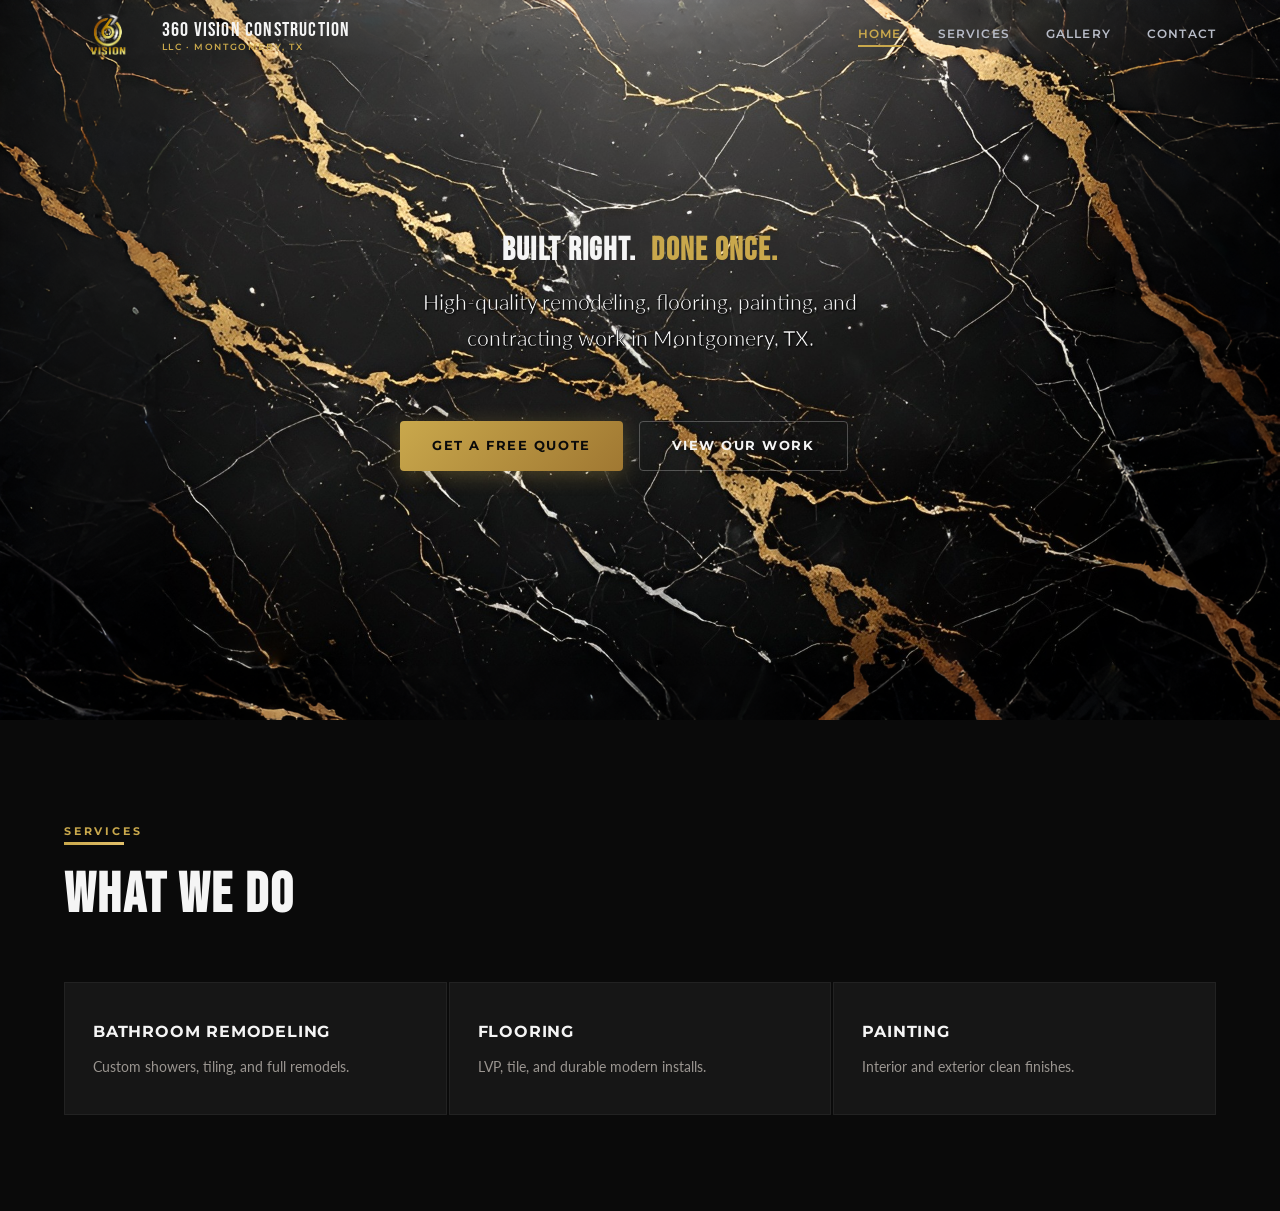
==== commit 53e994c7: "website update commit" ====
--- a/index.html
+++ b/index.html
@@ -39,7 +39,6 @@
       <div class="hero-left">
         <h1 class="hero-headline section-title">
           Built Right.
-          <img src="../assets/images/branding/IMG_4786.PNG" alt="360 Vision Construction LLC" class="hero-logo" />
           <span class="gold">Done Once.</span>
         </h1>
         <p class="hero-desc">
--- a/assets/css/styles.css
+++ b/assets/css/styles.css
@@ -413,12 +413,12 @@
   gap: 15px;
   flex-wrap: wrap;
   text-align: center;
-  font-size: 2.5rem;
-    -webkit-text-stroke: 1px black;
+  font-size: 2rem;
+
 }
 
 .hero-logo {
-  height: 80px;
+  height: 45px;
   width: auto;
 }
 
@@ -426,7 +426,7 @@
 .hero-headline .outline {color: var(--black) }
 .outlined-text {
   color: white;
-  -webkit-text-stroke: 2px black;
+  -webkit-text-stroke: 1px black;
   position: relative;
 }
 
@@ -436,7 +436,7 @@
   top: 0;
    left: 0;
   color: transparent;
-  -webkit-text-stroke: 2px rgb(7, 7, 7);
+
 }
 
 .hero-desc {
